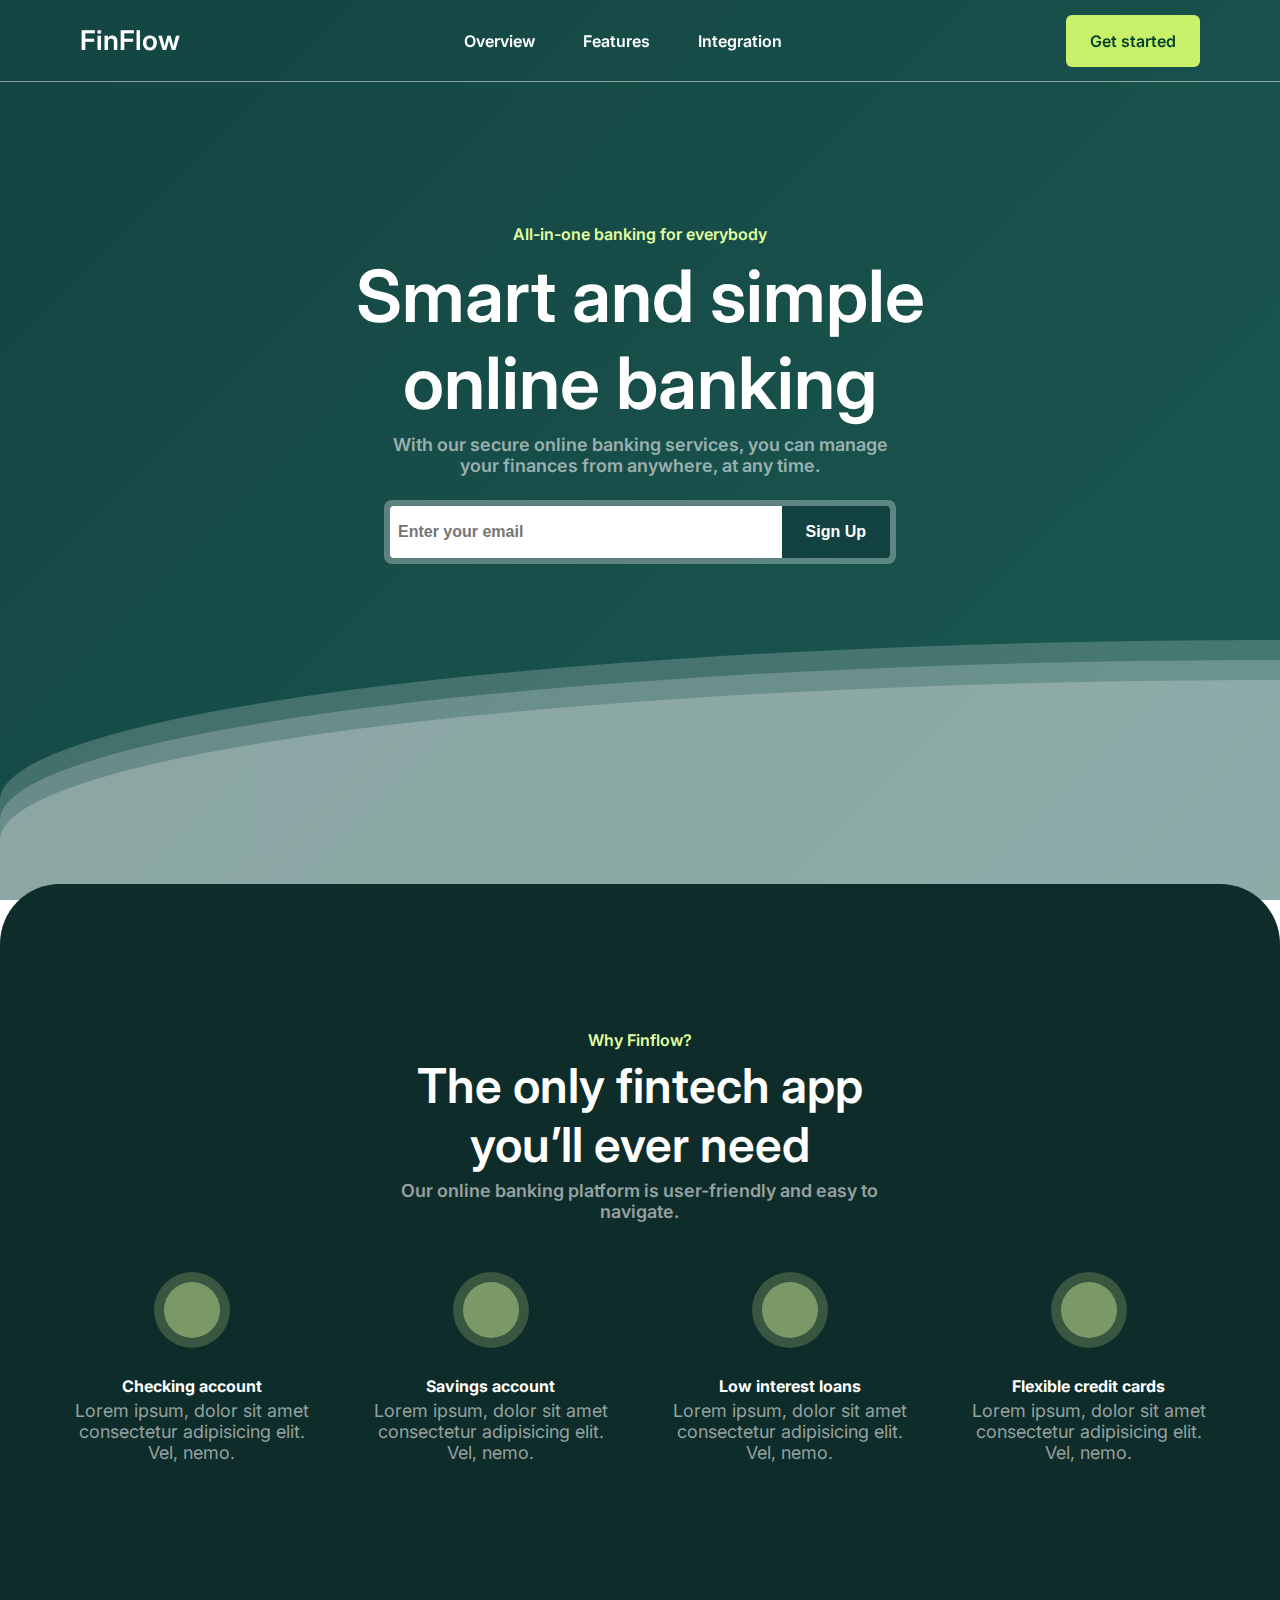
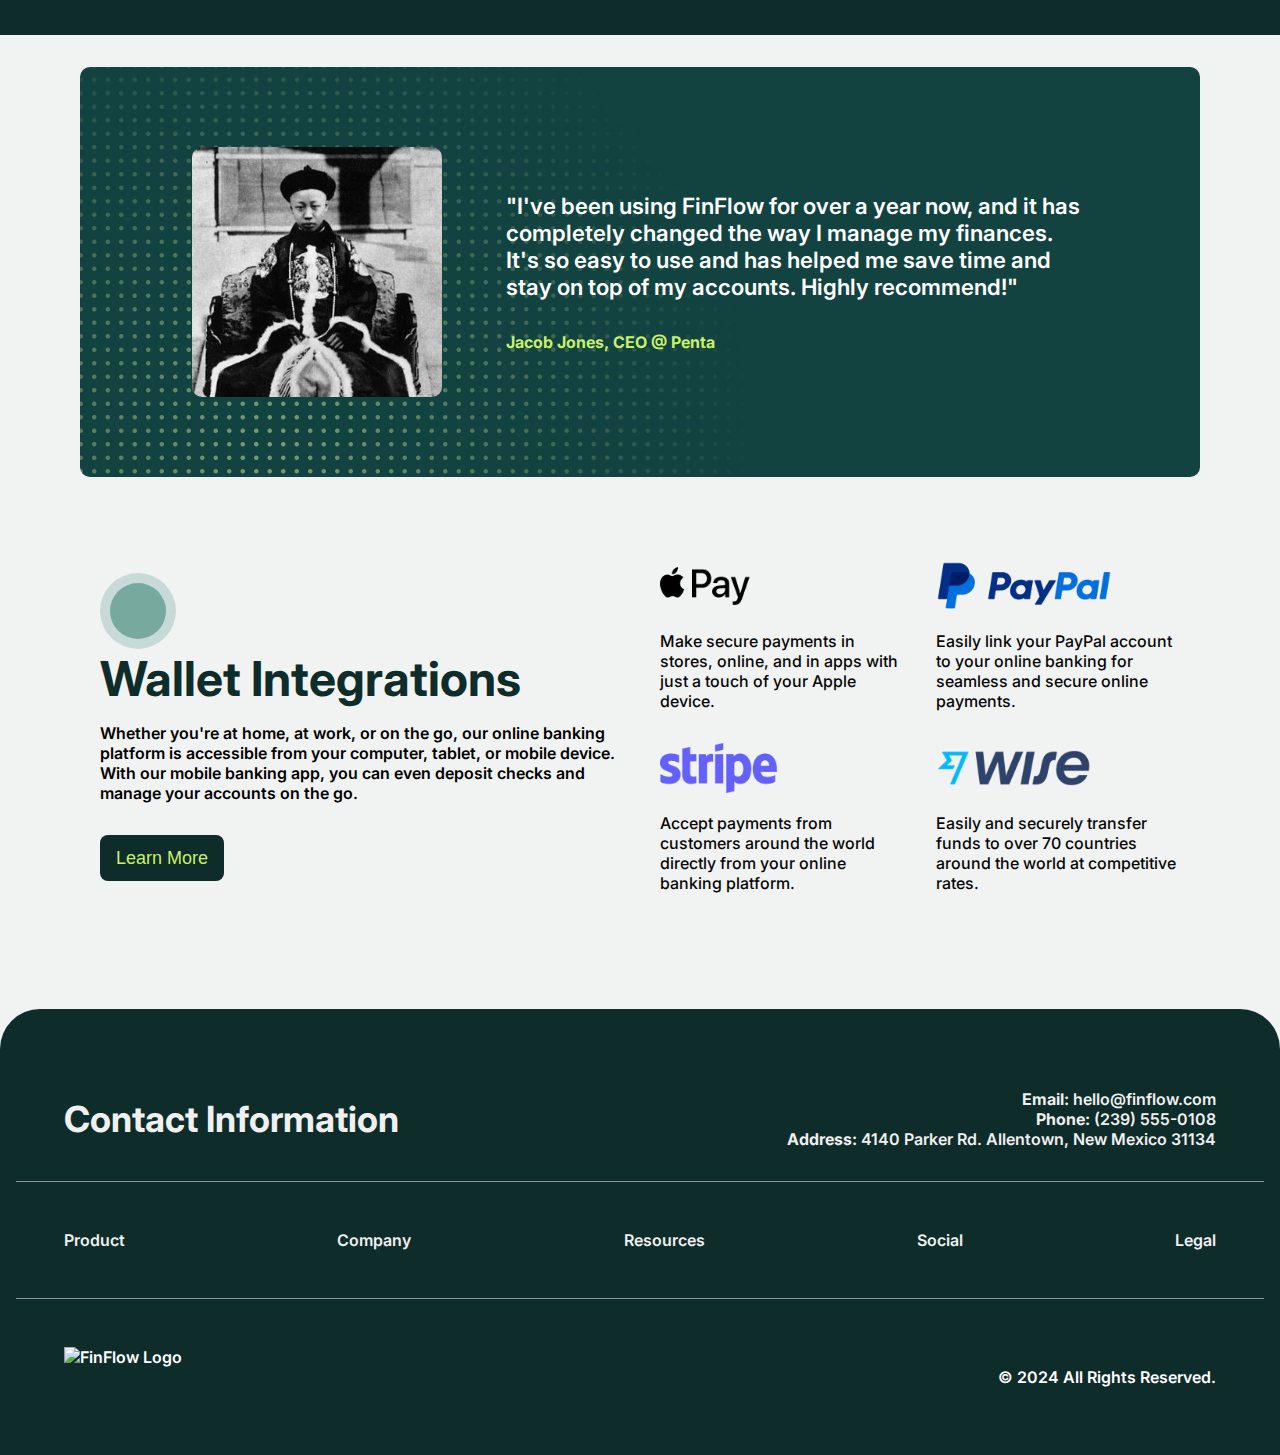
==== index.html @ e2118fad "first-commit-still need to clean up" ====
<!DOCTYPE html>
<html lang="en">
  <head>
    <meta charset="UTF-8" />
    <meta name="viewport" content="width=device-width, initial-scale=1.0" />
    <link rel="stylesheet" href="./styles/style.css" />
    <link
      rel="stylesheet"
      href="https://cdnjs.cloudflare.com/ajax/libs/font-awesome/6.5.1/css/all.min.css"
      integrity="sha512-DTOQO9RWCH3ppGqcWaEA1BIZOC6xxalwEsw9c2QQeAIftl+Vegovlnee1c9QX4TctnWMn13TZye+giMm8e2LwA=="
      crossorigin="anonymous"
      referrerpolicy="no-referrer"
    />
    <title>Document</title>
  </head>
  <body>
    <nav class="navbar">
      <div class="logo">FinFlow</div>
      <ul class="nav-links">
        <li><a href="#overview">Overview</a></li>
        <li><a href="./html/about-us.html">Features</a></li>
        <li><a href="#integrations">Integration</a></li>
      </ul>

      <ul class="nav-links">
        <li>
          <a href="./html/login.html" class="get-started-btn">Get started</a>
        </li>
      </ul>
      <div class="hamburger">
        <div class="hamburger-line"></div>
        <div class="hamburger-line"></div>
        <div class="hamburger-line"></div>
      </div>
    </nav>

    <section>
      <div class="section-1">
        <h5>All-in-one banking for everybody</h5>
        <h1>
          Smart and simple <br />
          online banking
        </h1>
        <p>
          With our secure online banking services, you can manage your finances
          from anywhere, at any time.
        </p>

        <form action="#" class="track-form">
          <div class="input-group">
            <input
              class="track-input"
              type="text"
              id="tracking-number"
              name="tracking-number"
              placeholder="Enter your email"
              required
            />
            <button class="track-btn" type="submit">Sign Up</button>
          </div>
        </form>
      </div>
      <div>
        <div class="wave-1"></div>
        <div class="wave-1"></div>
        <div class="wave-1"></div>
      </div>

      <div class="section-2" id="overview">
          <div class="wave"></div>
          <div class="wave"></div>
          <div class="wave"></div>
        <h5>Why Finflow?</h5>
        <h2>The only fintech app<br />you’ll ever need</h2>
        <p>
          Our online banking platform is user-friendly and easy to navigate.
        </p>

        <div class="grid-container">
          <div class="service-card">
            <div class="circle-1">
              <div class="circle-2">
                <i aria-hidden="true" class="far fa-money-bill-alt"></i>
              </div>
            </div>
            <h4>Checking account</h4>
            <p>
              Lorem ipsum, dolor sit amet consectetur adipisicing elit. Vel,
              nemo.
            </p>
          </div>

          <div class="service-card">
            <div class="circle-1">
              <div class="circle-2">
                <i aria-hidden="true" class="far fa-building"></i>
              </div>
            </div>
            <h4>Savings account</h4>
            <p>
              Lorem ipsum, dolor sit amet consectetur adipisicing elit. Vel,
              nemo.
            </p>
          </div>
          <div class="service-card">
            <div class="circle-1">
              <div class="circle-2">
                <i aria-hidden="true" class="far fa-handshake"></i>
              </div>
            </div>
            <h4>Low interest loans</h4>
            <p>
              Lorem ipsum, dolor sit amet consectetur adipisicing elit. Vel,
              nemo.
            </p>
          </div>
          <div class="service-card">
            <div class="circle-1">
              <div class="circle-2">
                <i class="far fa-regular fa-credit-card"></i>
              </div>
            </div>
            <h4>Flexible credit cards</h4>
            <p>
              Lorem ipsum, dolor sit amet consectetur adipisicing elit. Vel,
              nemo.
            </p>
          </div>
        </div>
      </div>
    </section>

    <div class="section-3" >
      <div class="container">
        <img
          src="./images/WhatsApp Image 2024-01-13 at 22.33.21.jpeg"
          alt="Company Logo"
        />
        <div>
          <p class="testimonial">
            "I've been using FinFlow for over a year now, and it has completely
            changed the way I manage my finances. It's so easy to use and has
            helped me save time and stay on top of my accounts. Highly
            recommend!"
          </p>
          <p class="author">Jacob Jones, CEO @ Penta</p>
        </div>
      </div>

      <div class="container-2" id="integrations">
        <div class="left-side">
          <div class="left-side-card">
            <img src="./images/Online-Banking-Wallet-Image-1.webp" alt="" />
            <p class="payments-description">
              Make secure payments in stores, online, and in apps with just a
              touch of your Apple device.
            </p>
          </div>
          <div class="left-side-card">
            <img src="./images/Online-Banking-Wallet-Image-2.webp" alt="" />
            <p class="payments-description">
              Easily link your PayPal account to your online banking for
              seamless and secure online payments.
            </p>
          </div>
          <div class="left-side-card">
            <img src="./images/Online-Banking-Wallet-Image-3.webp" alt="" />
            <p class="payments-description">
              Accept payments from customers around the world directly from your
              online banking platform.
            </p>
          </div>
          <div class="left-side-card">
            <img src="./images/Online-Banking-Wallet-Image-4.webp" alt="" />
            <p class="payments-description">
              Easily and securely transfer funds to over 70 countries around the
              world at competitive rates.
            </p>
          </div>
        </div>
        <div class="right-side">
          <div class="circle-1">
            <div class="circle-2">
              <i aria-hidden="true" class="far fa-money-bill-alt"></i>
            </div>
          </div>
          <h2>Wallet Integrations</h2>
          <p>
            Whether you're at home, at work, or on the go, our online banking
            platform is accessible from your computer, tablet, or mobile device.
            With our mobile banking app, you can even deposit checks and manage
            your accounts on the go.
          </p>
          <button>Learn More</button>
        </div>
      </div>
    </div>

    <footer>
      <div class="footer-container">
        <div class="contact-info">
          <p class="contact-title">Contact Information</p>
          <div class="contact-details">
            <p><span class="label">Email:</span> hello@finflow.com</p>
            <p><span class="label">Phone:</span> (239) 555-0108</p>
            <p>
              <span class="label">Address:</span> 4140 Parker Rd. Allentown, New
              Mexico 31134
            </p>
          </div>
        </div>

        <div class="button-container">
          <a>Product</a>
          <a>Company</a>
          <a>Resources</a>
          <a>Social</a>
          <a>Legal</button>
        </div>

        <header class="banner">
          <img src="finflow-logo.png" alt="FinFlow Logo" />
          <div class="copyright">
            <p>© 2024 All Rights Reserved.</p>
          </div>
        </header>
      </div>
    </footer>

    <script>
      const navbar = document.querySelector(".navbar"); // For sticky behavior

      // Navigation bar sticky behavior
      window.addEventListener("scroll", () => {
        if (window.scrollY > 50) {
          navbar.classList.add("sticky");
        } else {
          navbar.classList.remove("sticky");
        }
      });

      // MENU HAMBURGER
      const hamburger = document.querySelector(".hamburger");

      hamburger.addEventListener("click", () => {
        hamburger.classList.toggle("open");
        document.querySelector(".nav-links").classList.toggle("open");
      });
    </script>
  </body>
</html>
---- styles/style.css ----
@import url("https://fonts.googleapis.com/css2?family=Inter:wght@100..900&display=swap");
* {
  box-sizing: border-box;
  margin: 0;
  padding: 0;
}
body {
  /* margin: auto; */
  font-family: "Inter", sans-serif;
  font-variation-settings: "slnt" 0;
  font-optical-sizing: auto;
  font-weight: 600;
}

html {
  scroll-behavior: smooth;
}

section {
  /* height: 100dvh; */
  min-height: 100vh;
  position: relative;
  overflow: auto;
  background: linear-gradient(
    315deg,
    rgba(20, 70, 67, 1) 3%,
    rgba(39, 119, 104, 1) 38%,
    rgba(20, 70, 67, 1) 98%
  );
  animation: gradient 15s ease infinite;
  background-size: 400% 400%;
  background-attachment: fixed;
  overflow: hidden;
}

@keyframes gradient {
  0% {
    background-position: 0% 0%;
  }
  50% {
    background-position: 100% 100%;
  }
  100% {
    background-position: 0% 0%;
  }
}

.wave-1 {
  background: rgb(255 255 255 / 25%);
  border-radius: 1000% 1000% 0 0;
  position: absolute;
  width: 200%;
  height: 20rem;
  animation: wave 10s -3s linear infinite;
  transform: translate3d(0, 0, 0);
  opacity: 0.8;
  top: 40rem;
  left: 0;
  z-index: 1;
}
.wave-1:nth-of-type(2) {
  top: 41.25rem;
  animation: wave 18s linear reverse infinite;
  opacity: 0.8;
}

.wave-1:nth-of-type(3) {
  top: 42.5rem;
  animation: wave 20s -1s reverse infinite;
  opacity: 0.9;
}

/* .wave {
  background: rgb(255 255 255 / 25%);
  border-radius: 1000% 1000% 0 0;
  position: absolute;
  width: 200%;
  height: 20rem;
  animation: wave 10s -3s linear infinite;
  transform: translate3d(0, 0, 0);
  opacity: 0.8;
  top: -14rem;
  left: 0;
  z-index: 1;
} */

/* .wave:nth-of-type(2) {
  bottom: -1.25em;
  top: -14.25rem;
  animation: wave 18s linear reverse infinite;
  opacity: 0.8;
}

.wave:nth-of-type(3) {
  bottom: -2.5em;
  top: -14.5rem;
  animation: wave 20s -1s reverse infinite;
  opacity: 0.9;
} */

@keyframes wave {
  2% {
    transform: translateX(1);
  }

  25% {
    transform: translateX(-25%);
  }

  50% {
    transform: translateX(-50%);
  }

  75% {
    transform: translateX(-25%);
  }

  100% {
    transform: translateX(1);
  }
}

.navbar {
  position: fixed;
  top: 0;
  left: 0;
  width: 100%;
  padding: 1.5rem 5rem;
  background-color: transparent;
  transition: background-color 0.3s ease;
  z-index: 2;
  display: flex;
  align-items: center;
  justify-content: space-between;
  max-width: 1440px;
  margin: 0 auto;
  border-bottom: 1px solid rgba(255, 255, 255, 0.5);
  margin: 0 auto;
  z-index: 10;
}

.navbar.sticky {
  background-color: rgba(255, 255, 255, 0.1); /* Semi-transparent white */
  backdrop-filter: blur(10px);
  -webkit-backdrop-filter: blur(10px);
}

.logo {
  float: left;
  font-size: 1.7rem;
  color: white;
  font-weight: 600;
}

.nav-links {
  float: right;
  margin-left: auto;
}

.nav-links li {
  list-style: none;
  display: inline-block;
  margin-left: 20px;
  text-decoration: none;
}

.nav-links li a {
  color: white;
  padding: 8px 12px;
  text-decoration: none;
  transition: background-color 0.3s ease-in-out;
}

.nav-links li a:hover {
  text-decoration: underline;
}

.get-started-btn {
  border-radius: 6px;
  font-size: 14px;
  color: #043f2e !important;
  background-color: #c8f169;
  font-weight: 500;
  border-style: none;
  padding: 1rem 1.5rem !important;
  align-self: center;
  font-size: 16px;
  font-weight: 600;
}

/* Style changes when navbar is sticky */
/* .navbar.sticky .nav-links li a {
  color: black;
} */

.navbar.sticky .nav-links li a:hover {
  background-color: var(--yellow-text-color);
  color: black;
}

@media (max-width: 1024px) {
  .navbar {
    display: flex;
    align-items: center;
    justify-content: space-between;
    padding: 15px;
  }

  .logo {
    float: none;
    font-size: 1.3rem;
  }

  .nav-links {
    position: absolute;
    top: 100%;
    left: 0;
    background-color: white;
    width: 100%;
    max-height: 0;
    overflow: hidden;
    text-align: center;
    transition: max-height 0.3s ease-in-out;
  }

  .nav-links.open {
    max-height: 200px;
  }

  .nav-links li {
    display: block;
    padding: 10px 0;
  }
  .nav-links li a {
    color: black;
  }

  .hamburger {
    /* display: block;
          float: right; */
    cursor: pointer;
    padding: 8px 12px;
  }

  .hamburger-line {
    width: 25px;
    height: 3px;
    background-color: white;
    display: block;
    margin-bottom: 5px;
    transition: all 0.3s ease-in-out;
  }
}

/* test styling statrts here */
.section-1 {
  margin-top: 14rem;
  height: 100%;
  width: 100%;
  display: flex;
  flex-direction: column;
  justify-content: center;
  width: 100%;
  flex-wrap: wrap;
  gap: 8px;
  /* align-content: flex-start; */
  align-items: center;
  /* margin: 0 auto; */
}
h5 {
  font-size: 1rem;
  font-weight: 600;
  color: #e1ffa0;
  text-align: center;
}
h1 {
  font-size: 72px;
  color: #ffffff;
  text-align: center;
  font-weight: 600;
}
h2 {
  font-size: 48px;
  color: #ffffff;
  text-align: center;
  font-weight: 600;
}
.section-1 p,
.section-2 p {
  width: 40%;
  text-align: center;
  color: #ffffff8f;
  font-size: 18px;
}
/* input field */

.track-form {
  display: flex;
  flex-direction: column;
  gap: 0px;
  background-color: rgba(255, 255, 255, 0.3);
  padding: 6px;
  border-radius: 8px;
  width: 100%;
  max-width: 40vw;
  margin-top: 1rem;
}

.input-group {
  display: flex;
  gap: 0px;
}

.track-input {
  height: 52px;
  width: 100%;
  padding: 8px;
  border: none;
  border-top-left-radius: 4px;
  border-bottom-left-radius: 4px;
  flex-grow: 1;
  border: none !important;
}

.input-group input::placeholder {
  font-weight: 600;
  font-size: 16px;
}
.input-group button {
  font-size: 16px;
  font-weight: 600;
}
input:focus {
  border: none;
}

.track-btn {
  background-color: #134341;
  color: #fff;
  padding: 8px 24px;
  border: none !important;
  border-top-right-radius: 4px;
  border-bottom-right-radius: 4px;
  cursor: pointer;
  text-wrap: nowrap;
}

.track-btn:hover {
  background-color: #0e2c29;
}
/* section-2 */
.grid-container {
  display: grid;
  grid-template-columns: repeat(auto-fill, minmax(250px, 1fr));
  grid-gap: 20px;
  max-width: 14400px;
  margin: 0 auto;
  padding: 20px;
  width: 100%;
}

@media screen and (max-width: 768px) {
  .grid-container {
    grid-template-columns: repeat(auto-fill, minmax(250px, 1fr));
  }
}

@media screen and (max-width: 480px) {
  h1 {
    font-size: 40px;
  }
  h2 {
    font-size: 26px;
  }
  .section-2 {
    padding: 2rem 2rem !important;
  }
  .section-1 p,
  .section-2 p {
    width: 100%;
    padding: 0rem;
  }
  .track-form {
    max-width: 90vw;
  }
  .input-group {
    flex-direction: column;
    gap: 0.8rem;
  }
  .track-input {
    border-radius: 6px;
  }
  .input-group button {
    border-radius: 6px;
    height: 52px;
  }

  .grid-container {
    grid-template-columns: repeat(auto-fill, minmax(250px, 1fr));
  }
}
.section-2 {
  position: relative;
  display: flex;
  flex-direction: column;
  padding: 8rem 2rem;
  align-items: center;
  justify-content: center;
  gap: 6px;
  background-color: #0e2c29;
  border-top-left-radius: 60px;
  border-top-right-radius: 60px;
  margin-top: 20rem;
  z-index: 5;
}

.service-card {
  display: flex;
  flex-direction: column;
  gap: 4px;
  text-align: center;
  align-items: center;
  justify-content: center;
  padding: 1.5rem 0.8rem;
  border-radius: 10px;
}
.service-card:hover {
  background-color: rgba(255, 255, 255, 0.1);
}

.service-card h4 {
  margin-top: 1.5rem;
  color: #ffffff;
}

.service-card p {
  width: 100%;
  font-weight: 400;
}

.circle-1 {
  height: 76px;
  width: 76px;
  padding: 10px;
  border-radius: 100%;
  background-color: rgba(225, 255, 160, 0.2);
}
.circle-2 {
  display: flex;
  align-items: center;
  justify-content: center;
  height: 100%;
  width: 100%;
  border-radius: 100%;
  background-color: rgba(225, 255, 160, 0.4);
}
.circle-2 .far {
  color: rgba(225, 255, 160, 1);
  text-align: center;
  transform: scale(1.3);
}

/* section-3 */
.section-3 {
  background-color: #f1f3f3;
  padding: 2rem 5rem;
}
.section-3 .container {
  display: flex;
  flex-direction: row;
  align-items: center;
  width: fit-content;
  margin: 0 auto;
  padding: 20px;
  background-color: #134341;
  border-radius: 10px;
  min-height: 350px;
  padding: 5rem 7rem;
  gap: 4rem;

  /* New styles for background image */
  background-image: url("/images/Online-Banking-Testimonial-BG.webp"); /* Replace with your image path */
  background-position: left top; /* Positions image at top-left corner */
  background-repeat: no-repeat; /* Prevents image from tiling */
}

.section-3 .container img {
  width: 250px;
  height: 250px;
  border-radius: 10px;
}

.testimonial {
  /* font-style: italic; */
  font-size: 1.4rem;
  text-align: left;
  margin-bottom: 10px;
  color: #ffffff;
}

.author {
  margin-top: 2rem;
  color: #c8f169;
  font-weight: bold;
}
@media (max-width: 768px) {
  .section-3 {
    padding: 2rem 2rem;
  }
  .section-3 .container {
    flex-direction: column;
    padding: 4rem 2rem;
  }
}

/* container 2 */

.container-2 {
  display: flex;
  flex-direction: row-reverse;
  align-items: center;
  justify-content: center;
  width: 100%;
  padding: 4rem 0;
}

.left-side,
.right-side {
  padding: 20px;
}

.left-side {
  width: 50%;
  display: grid;
  grid-template-columns: repeat(2, 1fr); /* Two equal columns */
  gap: 2rem;
}

.left-side img {
  height: 50px;
}

.right-side {
  width: 50%;
}

.right-side h2 {
  color: #0e2c29;
  text-align: left;
  margin-bottom: 15px;
  font-weight: 700;
}

.integrations {
  display: flex;
  gap: 20px;
  margin-top: 20px;
}

/* .integrations img {
  width: 80px;
  height: 80px;
} */
.right-side button {
  margin-top: 2rem;
  padding: 0.8rem 1rem;
  background-color: #0e2c29;
  color: #c8f169;
  border-radius: 8px;
  font-size: 18px;
  border: none;
  cursor: pointer;
}
.right-side button:hover {
  background-color: #134341;
}
.right-side .circle-1 {
  background-color: rgba(39, 119, 104, 0.2);
}
.right-side .circle-2 {
  background-color: rgba(39, 119, 104, 0.5);
}
.right-side .circle-2 .far {
  color: rgba(39, 119, 104, 1);
}

.payments-description {
  margin-top: 1rem;
  color: #070707;
  font-weight: 500;
}
@media (max-width: 768px) {
  .container-2 {
    flex-direction: column-reverse;
  }
  .left-side,
  .right-side {
    width: 100%;
  }
  .left-side {
    grid-template-columns: repeat(1, 1fr); /* Two equal columns */
  }
}

/* footer and contact info */
footer {
  background-color: #f1f3f3;
}
.footer-container {
  background-color: #0e2c29;
  border-top-left-radius: 40px;
  border-top-right-radius: 40px;
  padding: 3rem 1rem;
}
.contact-info {
  display: flex;
  padding: 2rem 3rem;
  align-items: center;
  color: #f0f0f0;
  border-bottom: 1px solid rgba(255, 255, 255, 0.5);
}

.contact-title {
  font-weight: bold;
  margin-right: auto;
  font-size: 36px;
}

.contact-details {
  text-align: right;
}

.label {
  font-weight: bold;
}

.banner {
  display: flex;
  justify-content: space-between;
  align-items: center;
  padding: 3rem 3rem 0 3rem;
  color: white;
  border-top: 1px solid rgba(255, 255, 255, 0.5);
}

.banner img {
  height: 60px;
}

.copyright {
  font-size: 1rem;
}

.button-container {
  display: flex;
  align-items: center;
  justify-content: space-between;
  padding: 3rem;
  color: #f0f0f0;
}
@media (max-width: 768px) {
  .contact-info {
    padding: 1rem 1rem;
    flex-direction: column;
  }

  .contact-title {
    font-size: 28px;
    margin-bottom: 10px;
    margin-right: 0px;
    text-align: center;
  }
  .contact-details {
    text-align: center;
  }
  .button-container {
    flex-direction: column;
    gap: 4px;
    padding: 1rem;
  }
}
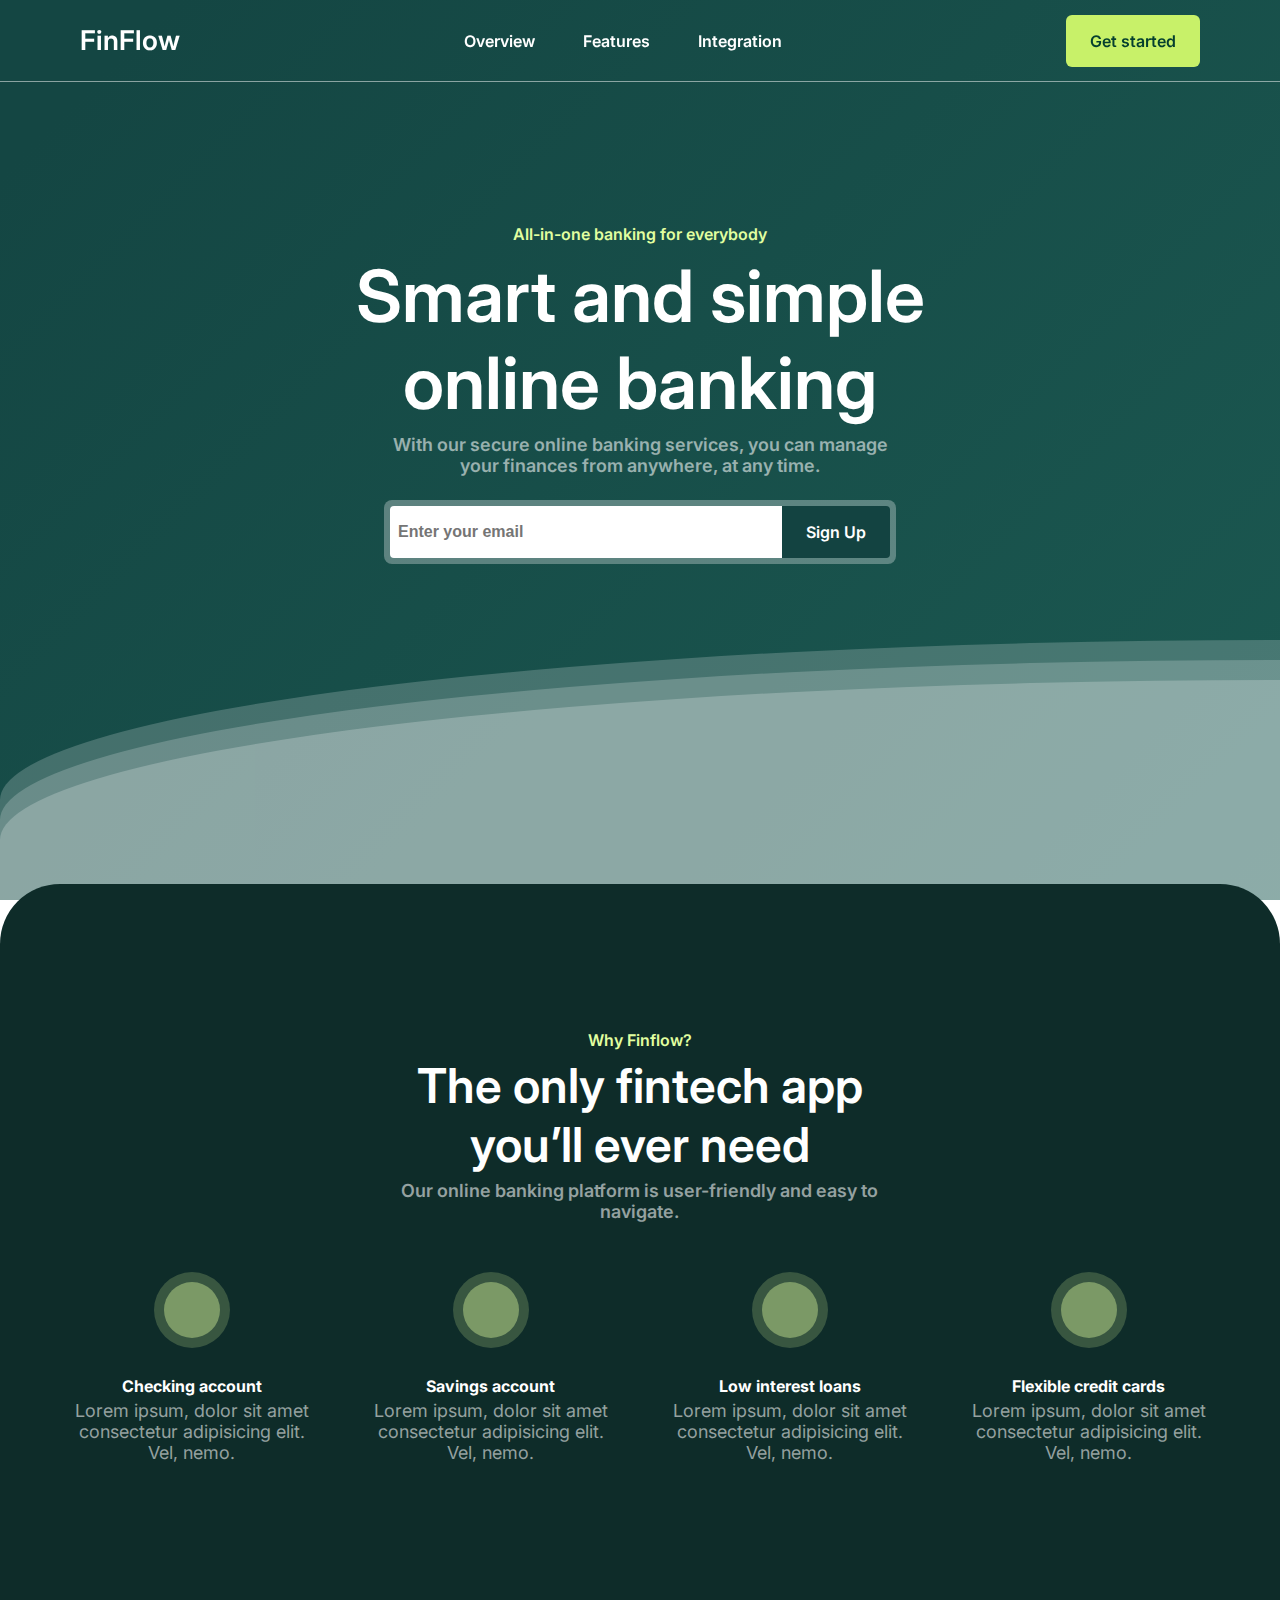
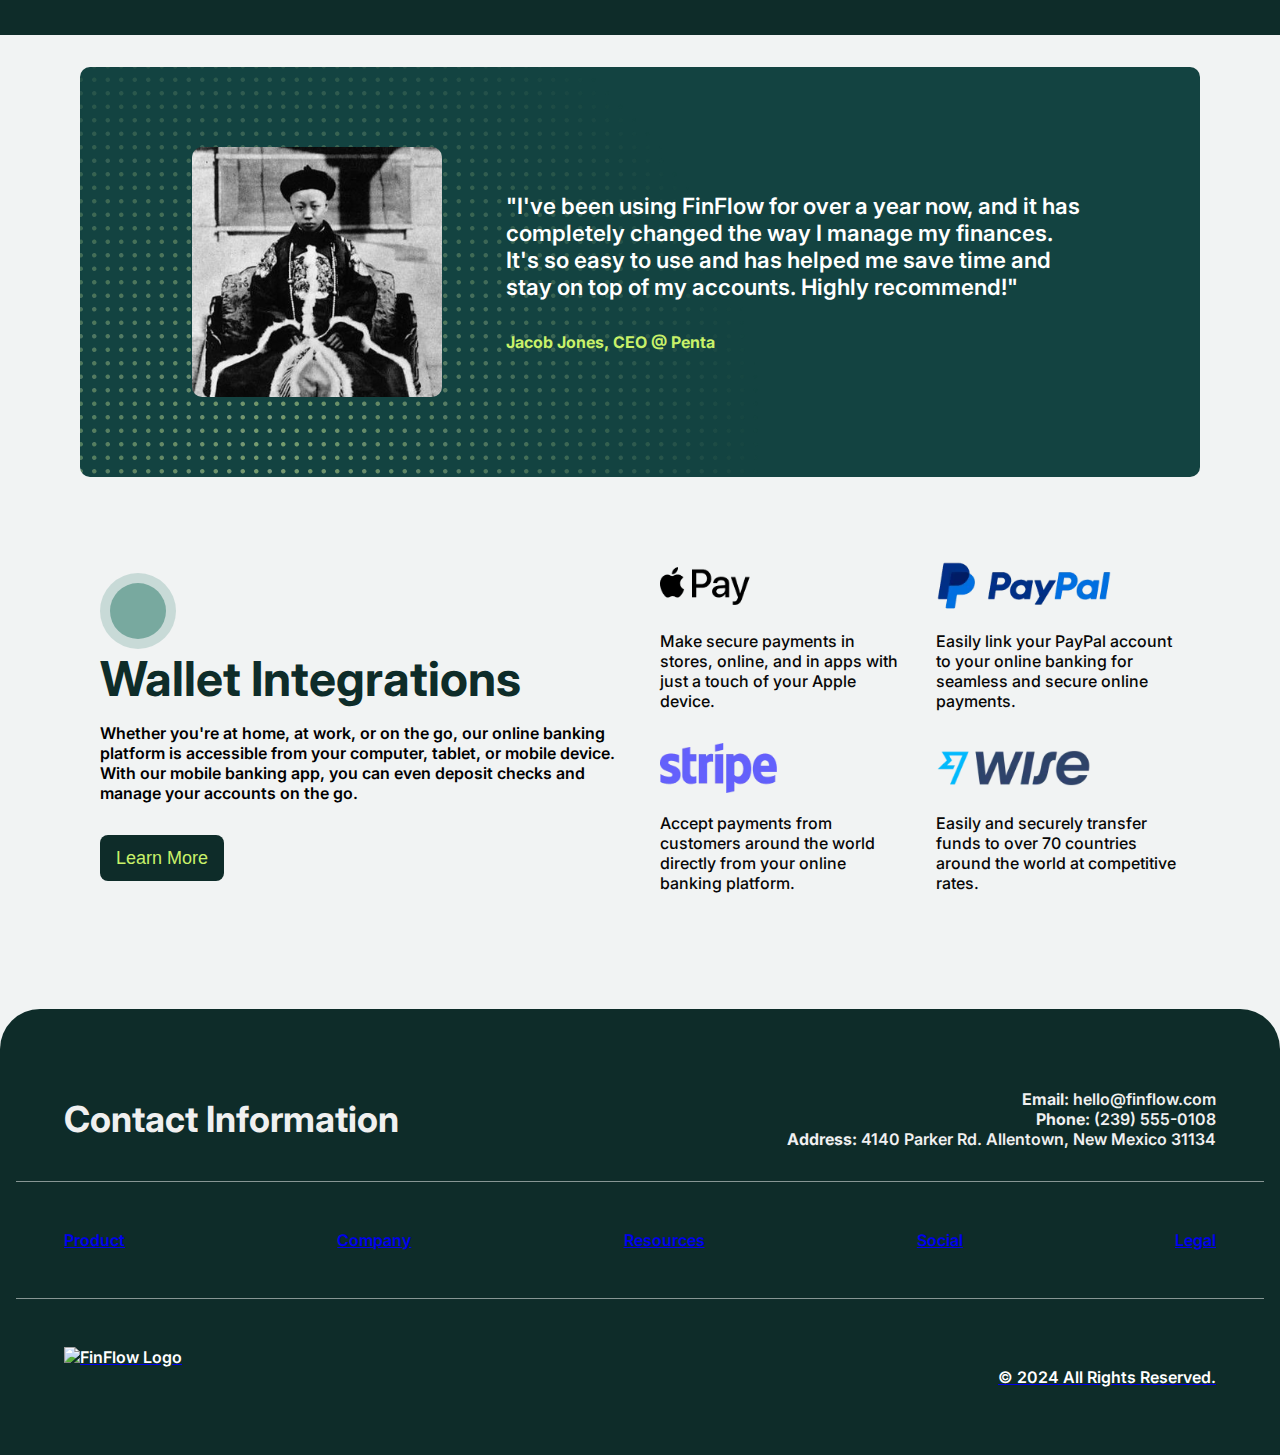
==== commit d4193e1d: "quick fix" ====
--- a/index.html
+++ b/index.html
@@ -56,7 +56,7 @@
               placeholder="Enter your email"
               required
             />
-            <button class="track-btn" type="submit">Sign Up</button>
+            <a href="#" class="track-btn" type="submit">Sign Up</a>
           </div>
         </form>
       </div>
@@ -211,11 +211,11 @@
         </div>
 
         <div class="button-container">
-          <a>Product</a>
-          <a>Company</a>
-          <a>Resources</a>
-          <a>Social</a>
-          <a>Legal</button>
+          <a href="#" aria-hidden="true">Product</a>
+          <a href="#" aria-hidden="true">Company</a>
+          <a href="#" aria-hidden="true">Resources</a>
+          <a href="#" aria-hidden="true">Social</a>
+          <a href="#" aria-hidden="true">Legal</button>
         </div>
 
         <header class="banner">
--- a/styles/style.css
+++ b/styles/style.css
@@ -335,6 +335,9 @@
 }
 
 .track-btn {
+  display: flex;
+  align-items: center;
+  justify-content: center;
   background-color: #134341;
   color: #fff;
   padding: 8px 24px;
@@ -343,6 +346,8 @@
   border-bottom-right-radius: 4px;
   cursor: pointer;
   text-wrap: nowrap;
+  text-decoration: none;
+  text-align: center;
 }
 
 .track-btn:hover {
@@ -469,6 +474,7 @@
   display: flex;
   flex-direction: row;
   align-items: center;
+  width: -moz-fit-content;
   width: fit-content;
   margin: 0 auto;
   padding: 20px;
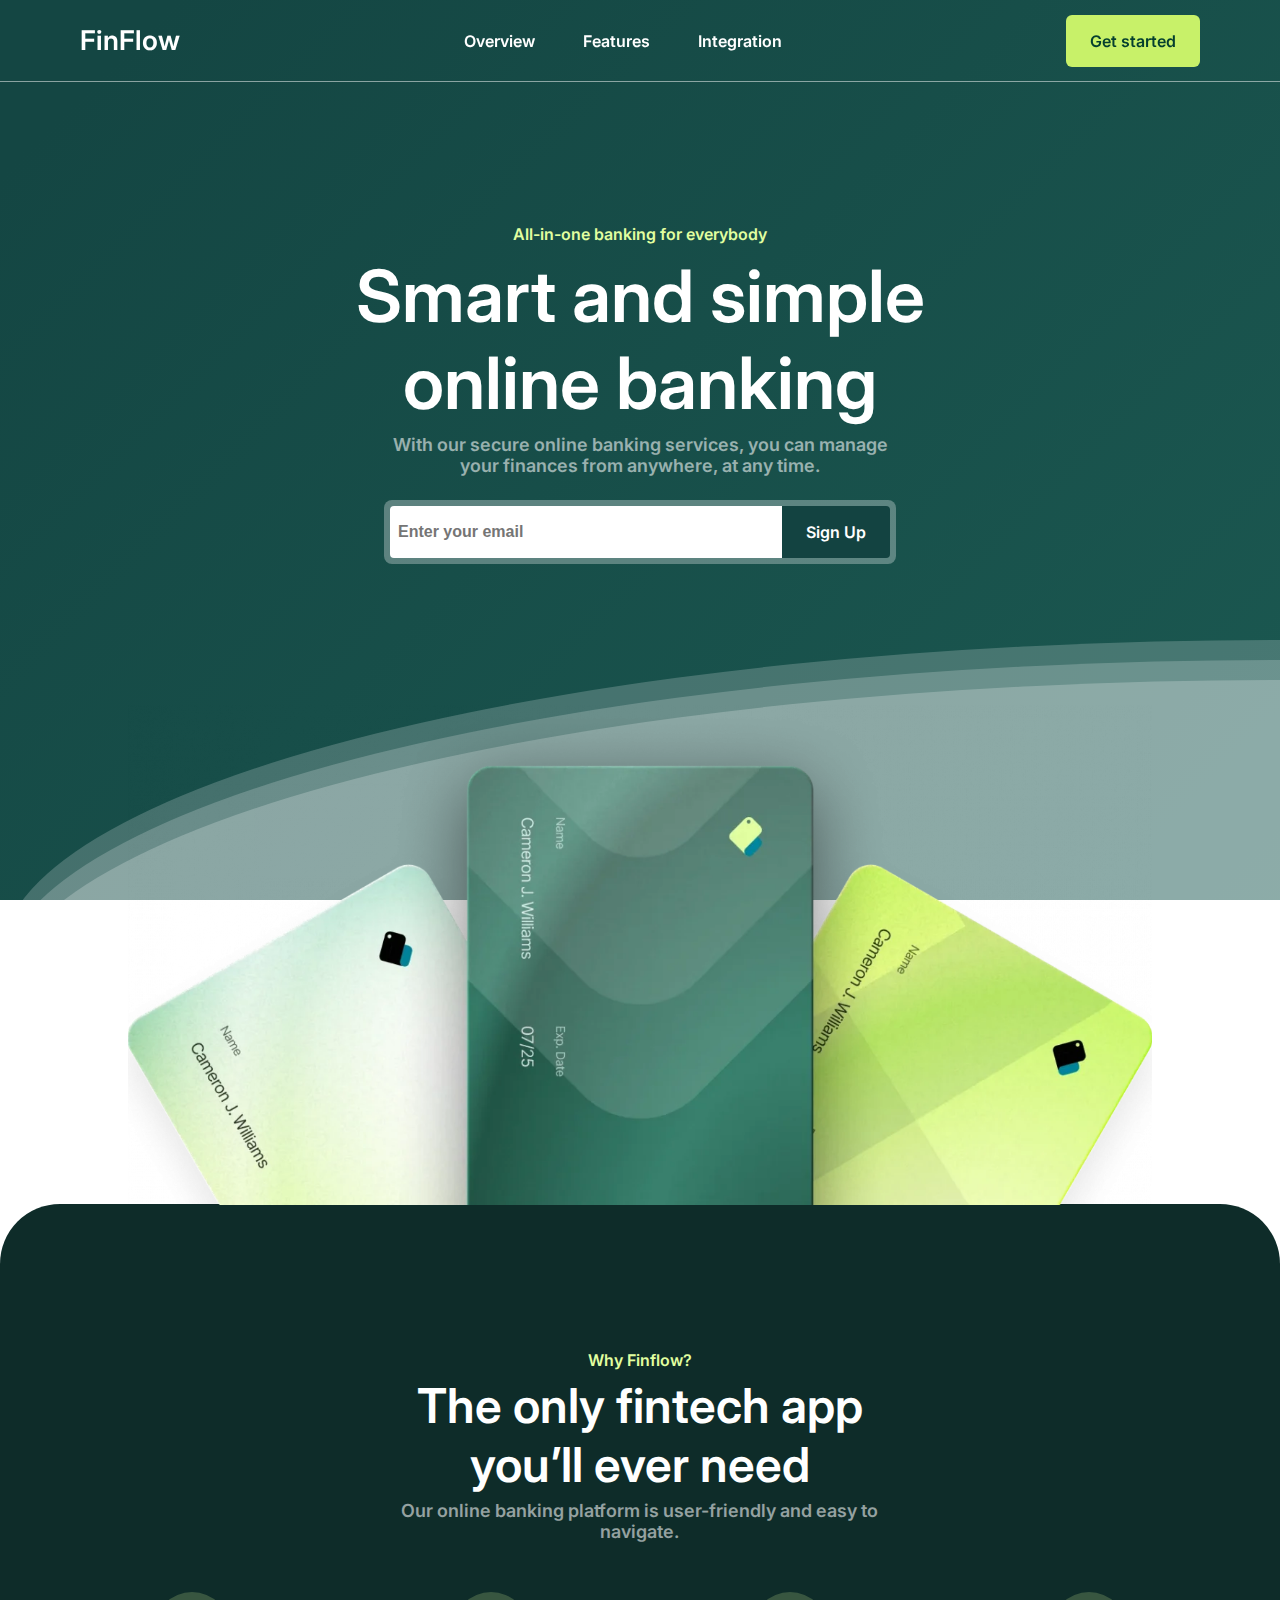
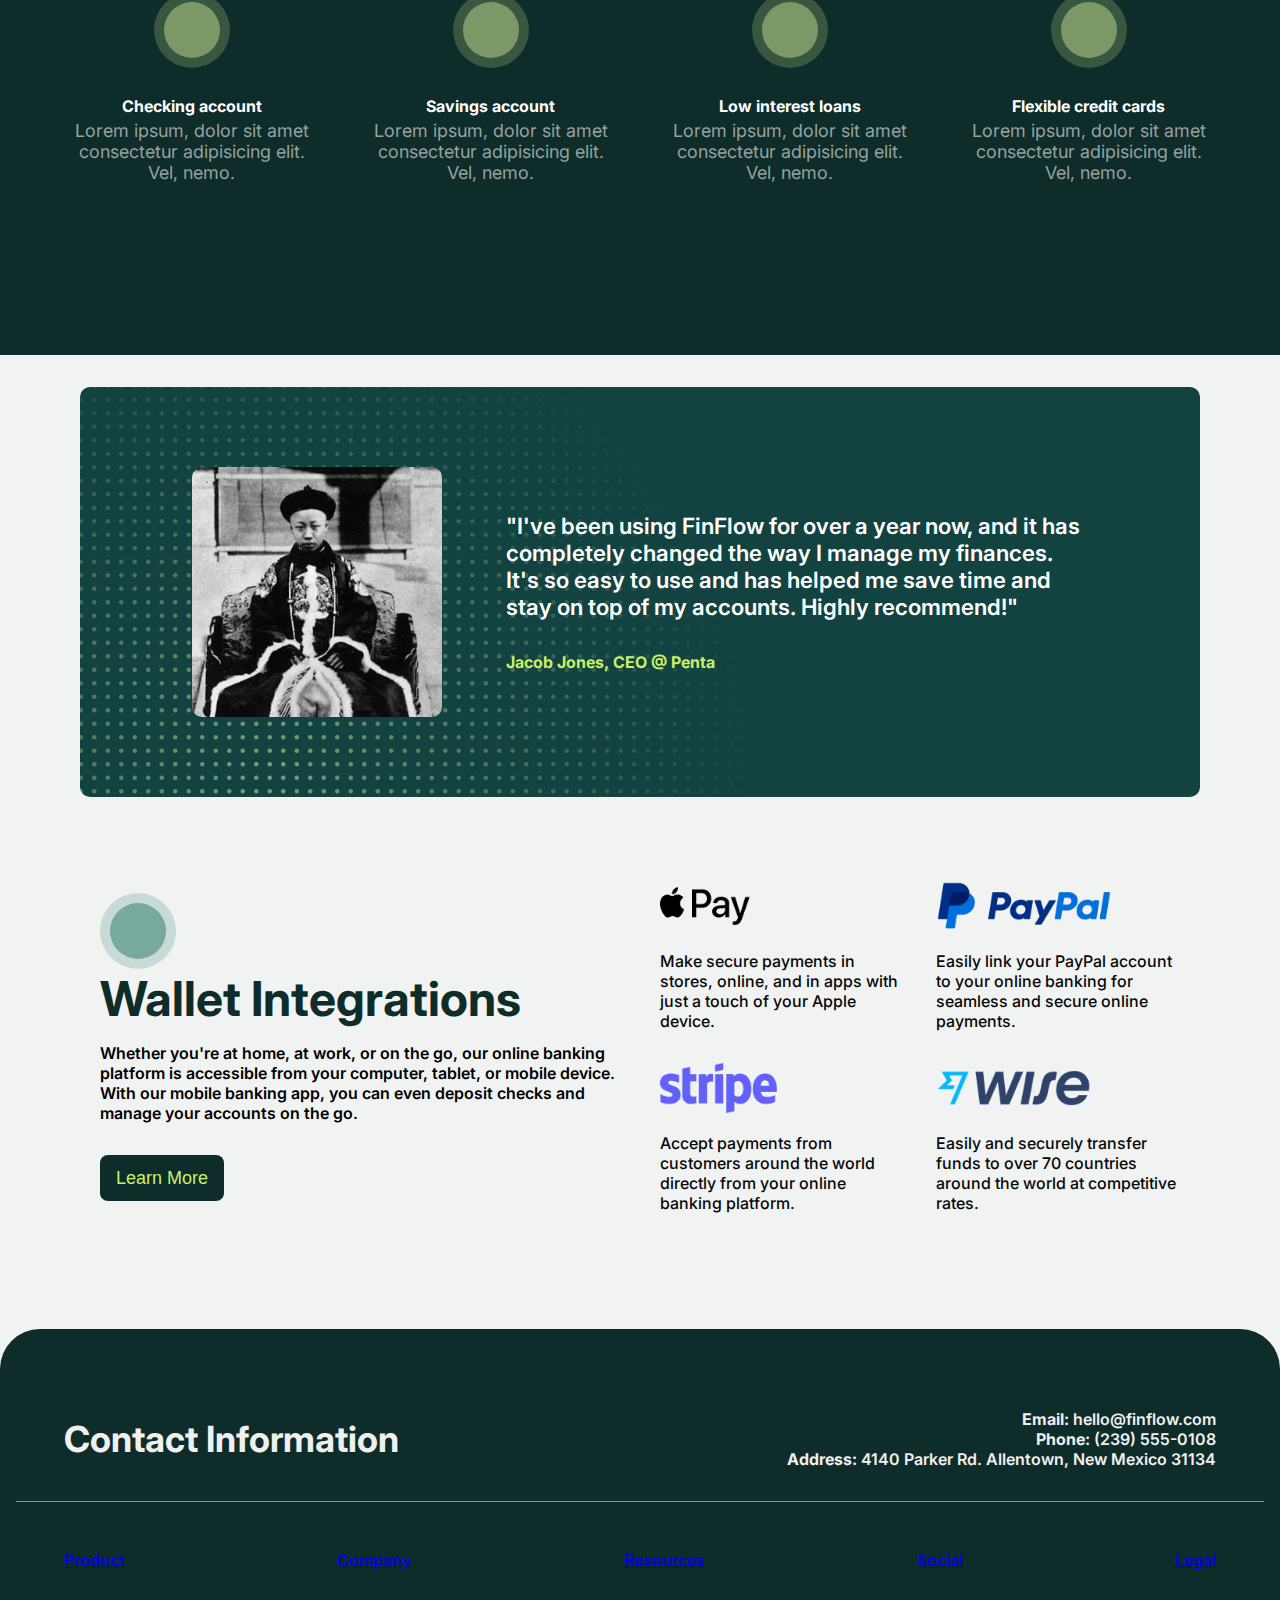
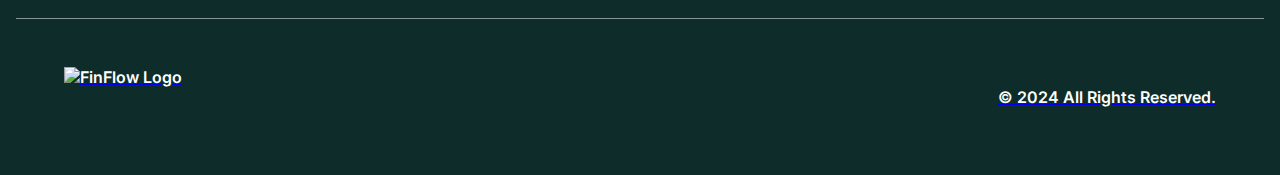
==== commit a28616be: "needs to change image" ====
--- a/index.html
+++ b/index.html
@@ -60,7 +60,7 @@
           </div>
         </form>
       </div>
-      <div>
+      <div class="hide-mobile">
         <div class="wave-1"></div>
         <div class="wave-1"></div>
         <div class="wave-1"></div>
--- a/styles/style.css
+++ b/styles/style.css
@@ -50,8 +50,8 @@
   border-radius: 1000% 1000% 0 0;
   position: absolute;
   width: 200%;
-  height: 20rem;
-  animation: wave 10s -3s linear infinite;
+  height: 40rem;
+  animation: wave 20s -3s linear infinite;
   transform: translate3d(0, 0, 0);
   opacity: 0.8;
   top: 40rem;
@@ -417,6 +417,69 @@
   border-top-right-radius: 60px;
   margin-top: 20rem;
   z-index: 5;
+  /* overflow: hidden; */
+}
+.section-2 {
+  position: relative;
+  display: flex;
+  flex-direction: column;
+  padding: 8rem 2rem;
+  align-items: center;
+  justify-content: center;
+  gap: 6px;
+  background-color: #0e2c29;
+  border-top-left-radius: 60px;
+  border-top-right-radius: 60px;
+  margin-top: 40rem;
+  z-index: 5;
+  /* overflow: hidden; */
+}
+
+.section-2::before {
+  content: "";
+  position: absolute;
+  top: -31.2rem;
+  left: 50%;
+  transform: translateX(-50%);
+  width: 80%;
+  height: 100%;
+  max-height: 500px; /* Adjust the maximum height as needed */
+  background-image: url("../images/Online-Banking-Hero-Image-1536x693.webp");
+  background-size: cover;
+  background-position: center;
+  opacity: 1;
+  z-index: -1;
+}
+
+@media (max-width: 1024px) {
+  .section-2::before {
+    width: 90%;
+    max-height: 400px;
+    top: -25.2rem;
+
+  }
+}
+
+@media (max-width: 768px) {
+  .section-2{
+    margin-top: 18rem;
+  }
+  .section-2::before {
+    width: 100%;
+    max-height: 300px;
+    top: -18.7rem;
+  }
+.wave-1, .wave-1:nth-of-type(2), .wave-1:nth-of-type(3) {
+  display: none;
+}
+
+}
+
+@media (max-width: 480px) {
+  .section-2::before {
+    max-height: 200px;
+    top: -12.5rem;
+  }
 }
 
 .service-card {
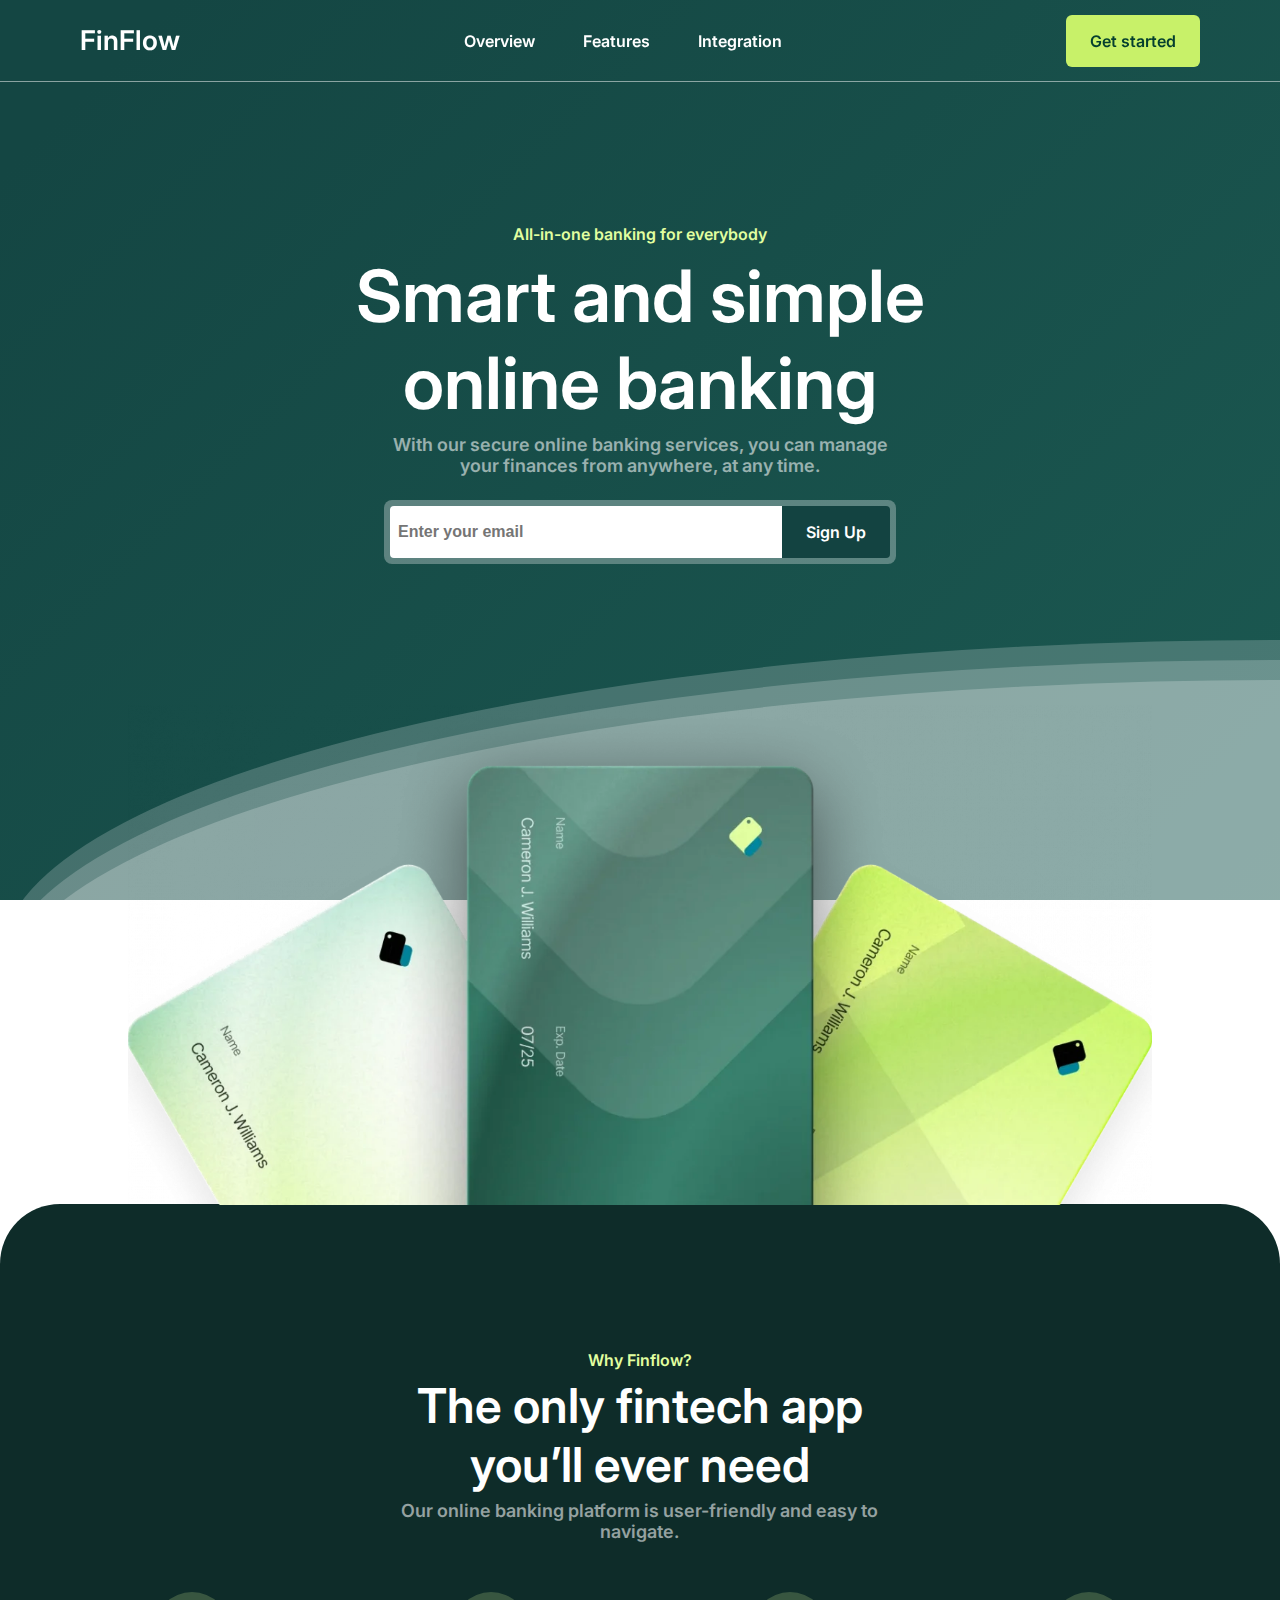
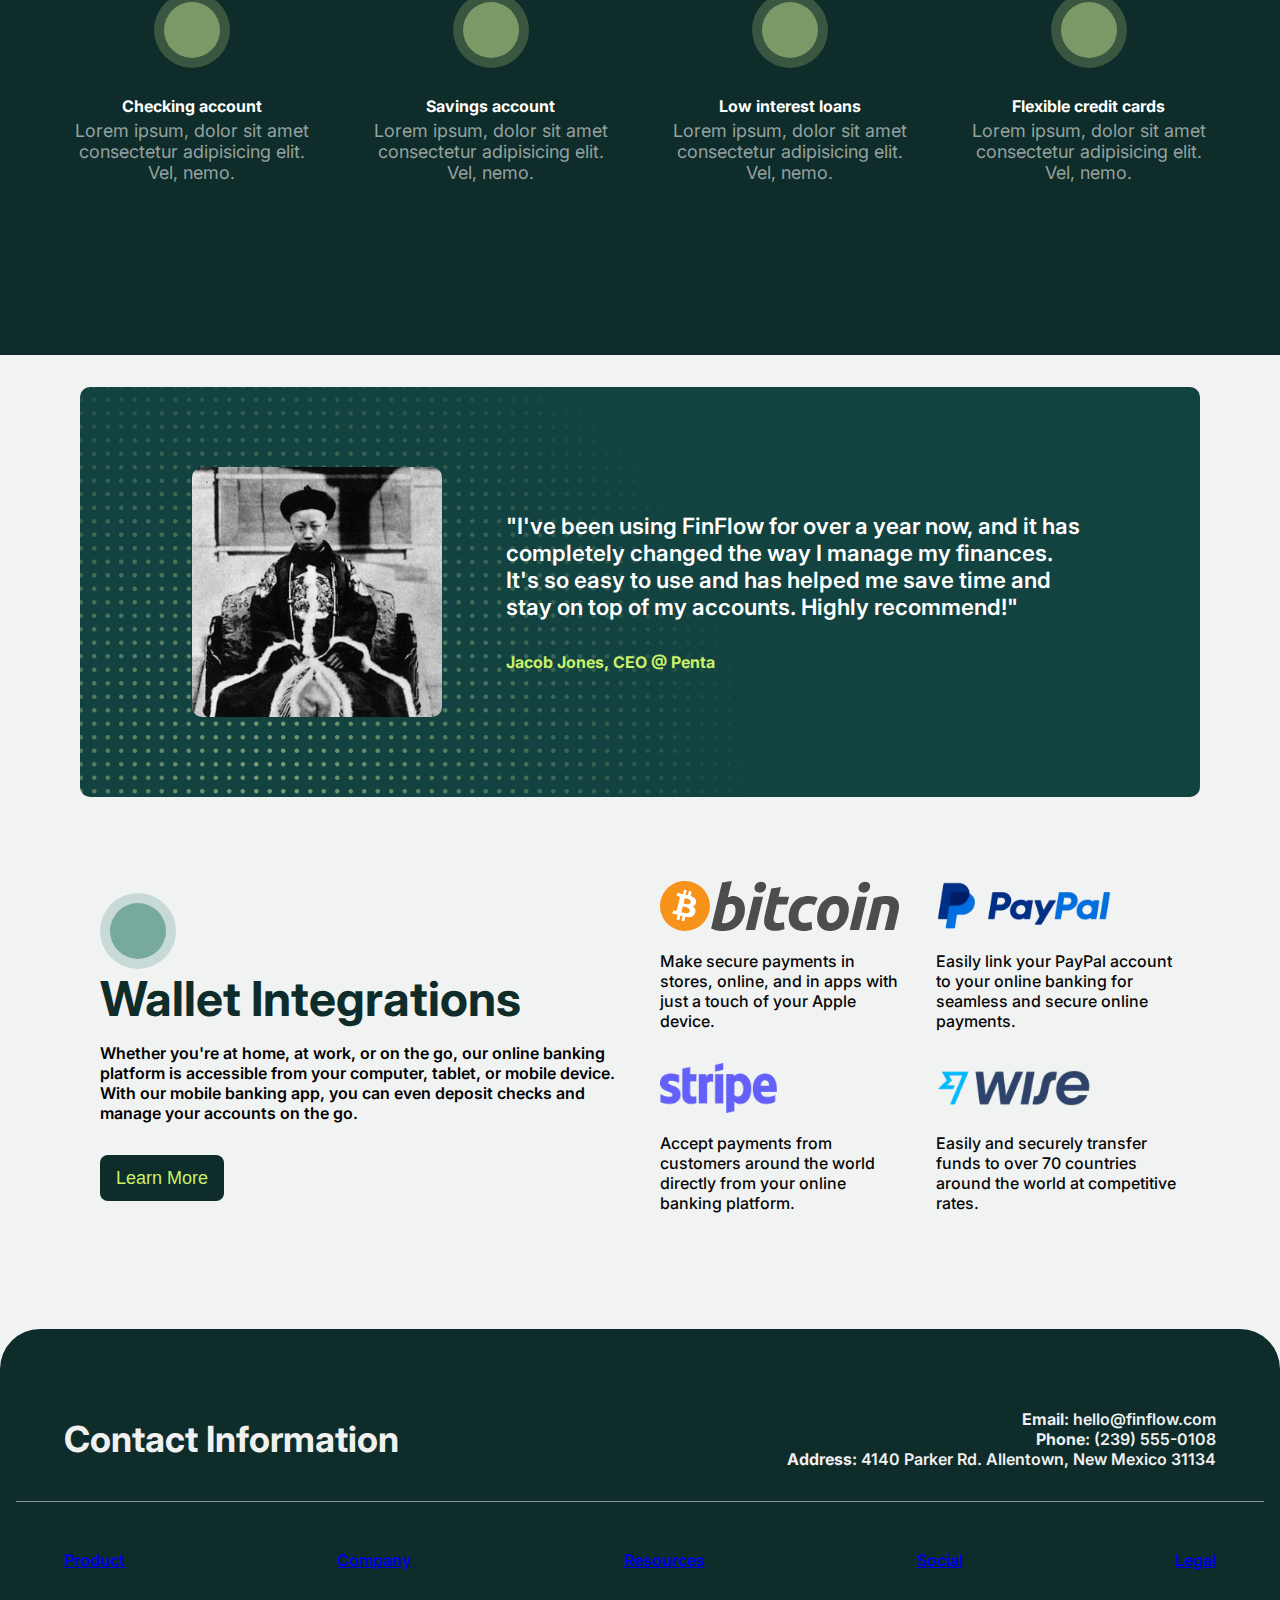
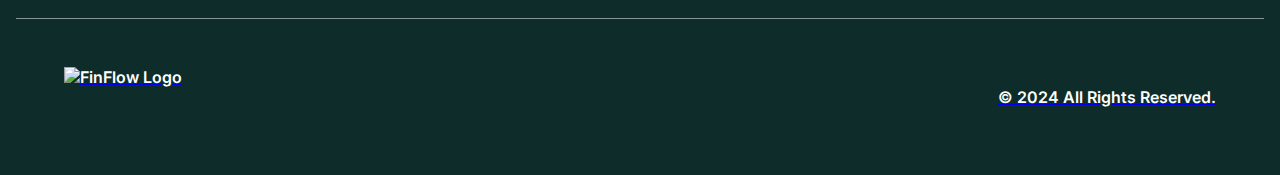
==== commit ae055915: "replace-btc-with-stripe-image" ====
--- a/index.html
+++ b/index.html
@@ -60,7 +60,7 @@
           </div>
         </form>
       </div>
-      <div class="hide-mobile">
+      <div>
         <div class="wave-1"></div>
         <div class="wave-1"></div>
         <div class="wave-1"></div>
@@ -150,7 +150,7 @@
       <div class="container-2" id="integrations">
         <div class="left-side">
           <div class="left-side-card">
-            <img src="./images/Online-Banking-Wallet-Image-1.webp" alt="" />
+            <img src="./images/bitcoin-btc-logo-full.svg" alt="" />
             <p class="payments-description">
               Make secure payments in stores, online, and in apps with just a
               touch of your Apple device.
--- a/styles/style.css
+++ b/styles/style.css
@@ -452,22 +452,26 @@
 }
 
 @media (max-width: 1024px) {
+
   .section-2::before {
     width: 90%;
     max-height: 400px;
     top: -25.2rem;
-
   }
 }
 
 @media (max-width: 768px) {
   .section-2{
-    margin-top: 18rem;
+    margin-top: 30rem;
   }
   .section-2::before {
     width: 100%;
     max-height: 300px;
     top: -18.7rem;
+    background-image: url("../images/bitcoin-btc-logo.svg");
+    background-size: contain; /* This will ensure the image fits within the container */
+    background-repeat: no-repeat;
+    background-position: center;
   }
 .wave-1, .wave-1:nth-of-type(2), .wave-1:nth-of-type(3) {
   display: none;
@@ -476,6 +480,10 @@
 }
 
 @media (max-width: 480px) {
+  .section-2{
+    margin-top: 18rem;
+  }
+  
   .section-2::before {
     max-height: 200px;
     top: -12.5rem;
